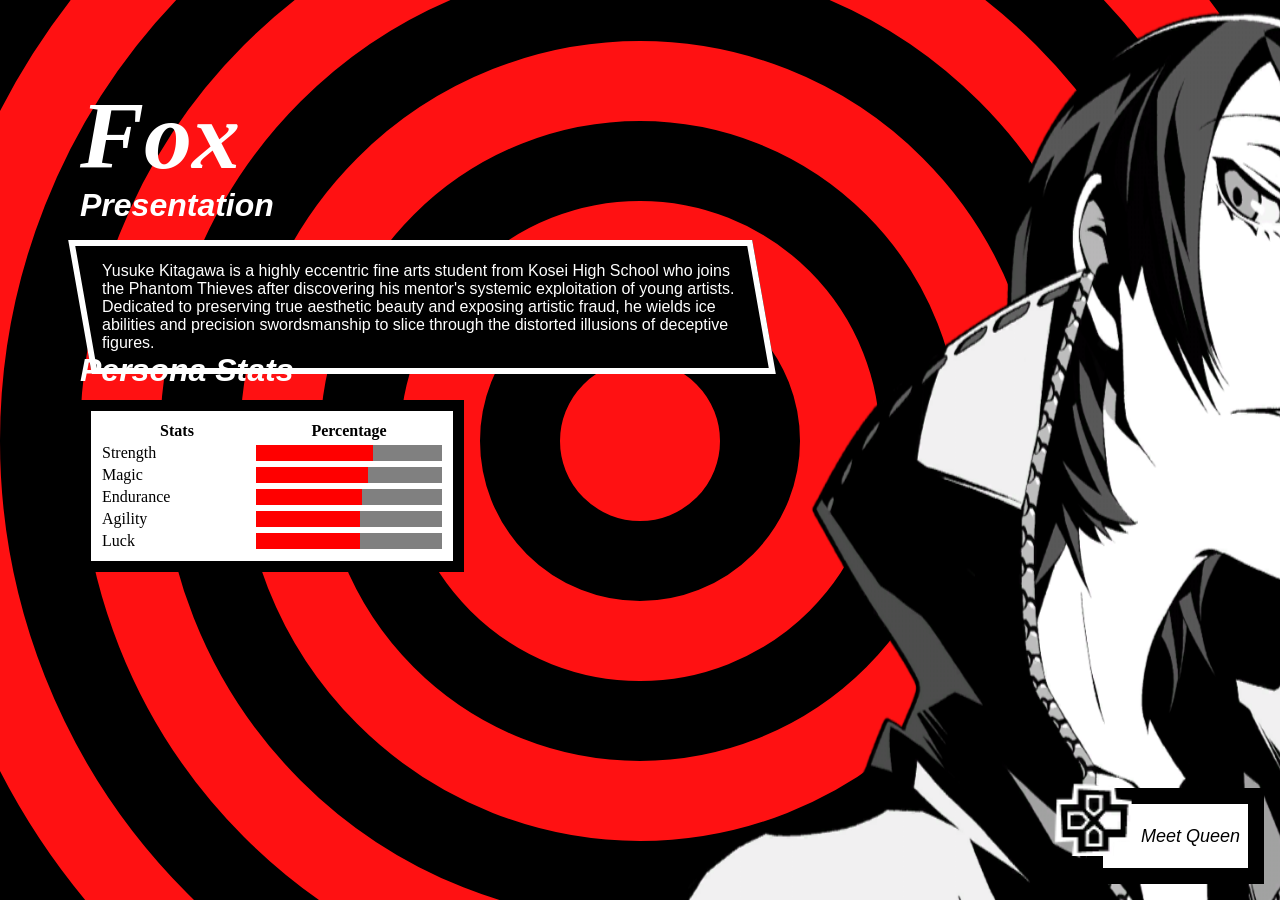
==== pages/fox.html @ a9b7a9b5 "chore; all chars added" ====
<!DOCTYPE html>
<html lang="en">
<head>
    <meta charset="UTF-8">
    <meta name="viewport" content="width=device-width, initial-scale=1.0">
    <link rel="stylesheet" href="../css/style.css">
    <link rel="stylesheet" href="../css/chars-right.css">
    <title>fox</title>
</head>
<body>
    <div class="content">
        <div class="fox">
                <h1>Fox</h1>
                <h2>Presentation</h2>
                <div id="presentation">
                    <p id="presentation-text">
                        Yusuke Kitagawa is a highly eccentric fine arts student from Kosei High School who joins the Phantom Thieves after discovering his mentor's systemic exploitation of young artists. Dedicated to preserving true aesthetic beauty and exposing artistic fraud, he wields ice abilities and precision swordsmanship to slice through the distorted illusions of deceptive figures.                    </p>
                </div>
                    <h3>Persona Stats</h3>
                <table>
                    <tr>
                        <th class="stats">
                            Stats
                        </th>
                        <th>
                            Percentage
                        </th>
                    </tr>
                    <tr>
                        <td class="stats">
                            Strength
                        </td>
                        <td>
                            <div class="progress"><div class="filled" style="width: 63%;"></div></div>
                        </td>
                    </tr>
                    <tr>
                        <td class="stats">
                            Magic
                        </td>
                        <td>
                            <div class="progress"><div class="filled" style="width: 60%;"></div></div>
                        </td>
                    </tr>
                    <tr>
                        <td class="stats">
                            Endurance
                        </td>
                        <td>
                            <div class="progress"><div class="filled" style="width: 57%;"></div></div>
                        </td>
                    </tr>
                    <tr>
                        <td class="stats">
                            Agility
                        </td>
                        <td>
                            <div class="progress"><div class="filled" style="width: 56%;"></div></div>
                        </td>
                    </tr>
                    <tr>
                        <td class="stats">
                            Luck
                        </td>
                        <td>
                            <div class="progress"><div class="filled" style="width: 56%;"></div></div>
                        </td>
                    </tr>
                </table>
                <a href="../pages/queen.html">
                    <div id="pass-button">
                        <div id="white">
                            <img src="../img/hud/botão-direito.png" alt="Icone direito">
                        <p id="meet">Meet Queen</p>    
                        </div>
                    </div>
                </a>
                <img src="./img/chars/fox/image.png" alt="">
        </div>
    </div>
    <img src="../img/chars/fox/fox.png" alt="Skull" id="char">
    <div class="background">
        <div class="circle-pattern">
        <div class="circle-pattern">
            <div class="circle-pattern">
                    <div class="circle-pattern">
                            <div class="circle-pattern">
                                <div class="circle-pattern">
                                    <div class="circle-pattern">
                                    
                                    </div>
                                </div>
                            </div>
                    </div>
            </div>   
        </div>'    
    </div>
    </div>
</body>
</html>
---- css/style.css ----
/* PADRÃO CIRCULAR DO FUNDO */
body {
    margin: 0rem;
    padding: 0rem;
    overflow: hidden;

    display: flex;
    flex-wrap: wrap;
    justify-content: center;
    align-content: center;
}

.background {
    margin: 0rem;
    padding: 0rem;
    overflow: hidden;

    position: absolute;

    width: 100vw;
    height: 100vh;

    background-color: black;

    z-index: 0;
    display:flex;
    flex-wrap: wrap; /* envolve o conteúdo na DIV */
    flex-direction: column;
    justify-content: center;
    align-content: center;
}

.circle-pattern {
    width: fit-content;
    height: fit-content;

    margin: 5rem; /* TAMANHO DA LISTRA PRETA*/

    border: 5rem solid #ff1112; /* TAMANHO DA LISTRA VERMELHA*/
    border-radius: 50%;

    position: relative;
}

@media only screen and (max-width: 600px) {
    .circle-pattern {
    margin: 2.5rem; /* TAMANHO DA LISTRA PRETA*/

    border: 2.5rem solid #ff1112; /* TAMANHO DA LISTRA VERMELHA*/
}
}

/* CONTEÚDO */
.content {
    width: 100vw;
    height: 100vh;

    z-index: 10000;
    position: relative;

    color: black;
    
    display: flex;
    flex-wrap: wrap;
    flex-direction: column;
    justify-content: center;
    align-content: stretch;
}


/* LOGO */
.logo {
    width: 25vw;
    height: auto;
    align-self: center;
}

@media only screen and (max-width: 600px) {
    .logo {
        width: 50vw;
    }
}
@media only screen and (min-width: 600px) and (max-width: 1024px) {
    .logo{
        width: 60vw;
    }
}
/* CAIXAS DE RECORTE DA FONTE*/
div > p {
    margin: 0rem;
    padding: 0rem;
}

.cabecalho {
    display: flex;
    flex-direction: row;
    flex-wrap: wrap;
    justify-content: center;
    align-content: center;
}

.fonte-a,
.fonte-b,
.fonte-c{
    font-family: 'Anton', sans-serif;
    font-weight: 100;
    border: 2px solid white;
    font-size: 3rem;
    padding: 0.1rem 0.6rem;
    width: fit-content;
    height: fit-content;
    margin-top: 0.5rem;
}

.fonte-a{
    border: 4px solid black;
    background-color: red;
    color: white;
}

.fonte-b {
    background-color: black;
    color: red;
}

.fonte-c {
    background-color: black;
    color: white;
}

@media only screen and (max-width: 600px) {
    .fonte-a,
    .fonte-b,
    .fonte-c{
        border: 1px solid white;
        padding: 0.2rem 0.4rem;
        font-size: 1.2rem;
        margin-top: 0.3rem;
    }
    .fonte-a {
        border: 3px solid black;
    }
}

#pass-button{
    position: absolute;

    background-color: black;

    padding: 1rem;

    bottom: 1rem;
    right: 1rem;
}

#white{
    background-color: white;

    display: flex;
    z-index: 1001;
    justify-content: space-evenly;
    align-items: center;
    padding: 0.5rem;

    height: 3rem;
}

#meet{
    color: black;
    font-family: 'Anton', sans-serif;
    font-weight: 200;
    font-style: italic;
    font-size: large;
}

#white img{
    float: left;
    margin-left: -4rem;
    margin-bottom: 2.5rem;
    height: 5rem;
}
---- css/chars-right.css ----
p, h2, h3{
    font-family: 'Anton', sans-serif;
}

h1{
    position: absolute;
    
    display: flex;

    font-size: 6rem;
    font-style: italic;

    top: 1rem;
    left: 5rem;
    
    color: white;
}

h2{
    position: absolute;
    top: 10rem;
    left: 5rem;

    font-size: 2rem;
    font-style: italic;
    color: white;
}

h3{
    position: absolute;
    top: 20rem;
    left: 5rem;

    font-size: 2rem;
    font-style: italic;
    color: white;
}

#char{
    position: absolute;

    z-index: 1000;
    width: 80vw;
    height: 100vh;
    margin-right:-70rem
}

#presentation{
    border: solid 0.4rem white;

    transform: skewX(10deg); 

    color: white;

    padding: 1rem;

    position: absolute;
    top: 15rem;
    left: 5rem;
    background-color: black;
    max-width: 50vw;
}

#presentation-text{
    transform: skewX(-10deg); 
}

table{
    position: absolute;

    padding: 0.5rem;
    width: 30vw;

    top: 25rem;
    left: 5rem;

    background-color: white;
    border: solid 0.7rem black;
}

.stats{
    width: 150px;
    max-width: 150px;
    overflow: hidden;
    text-overflow: ellipsis;
    white-space: nowrap;
}

.progress{
    width: 100%;
    height: 1rem;
    background-color: gray;
    overflow: hidden;
}

.filled{
    height: 1rem;
    background-color: red;
    transition: width 0.3s ease;
}
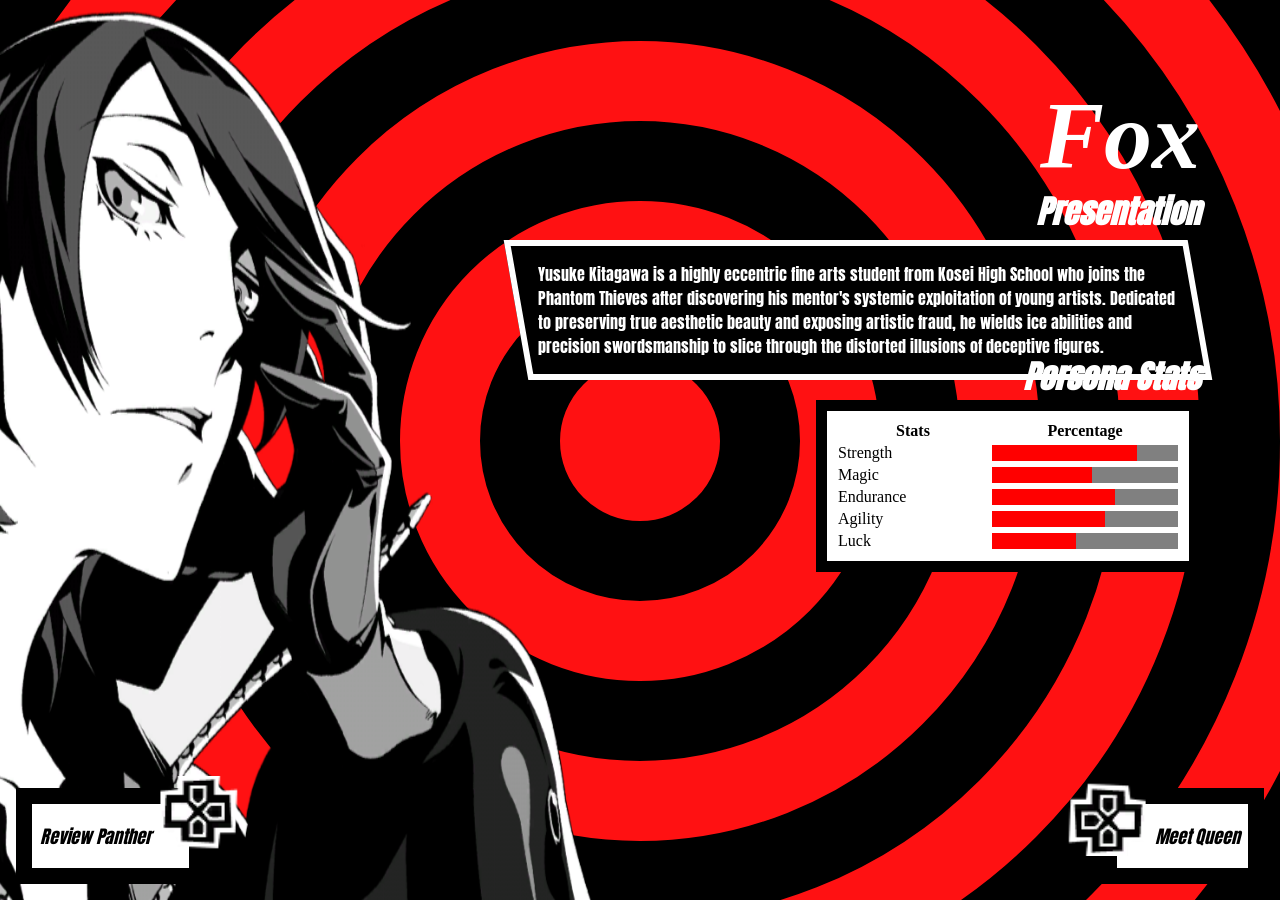
==== commit 83e9bbfc: "chore: content and pagination done, as well as paralelization" ====
--- a/pages/fox.html
+++ b/pages/fox.html
@@ -3,9 +3,13 @@
 <head>
     <meta charset="UTF-8">
     <meta name="viewport" content="width=device-width, initial-scale=1.0">
+    <link rel="preconnect" href="https://fonts.googleapis.com">
+    <link rel="preconnect" href="https://fonts.gstatic.com" crossorigin>
+    <link href="https://fonts.googleapis.com/css2?family=Anton&display=swap" rel="stylesheet">
+    <link rel="icon" type="image/png" href="../img/phantom_thieves_logo.png">
     <link rel="stylesheet" href="../css/style.css">
-    <link rel="stylesheet" href="../css/chars-right.css">
-    <title>fox</title>
+    <link rel="stylesheet" href="../css/chars-left.css">
+    <title>Fox</title>
 </head>
 <body>
     <div class="content">
@@ -31,7 +35,7 @@
                             Strength
                         </td>
                         <td>
-                            <div class="progress"><div class="filled" style="width: 63%;"></div></div>
+                            <div class="progress"><div class="filled" style="width: 78%;"></div></div>
                         </td>
                     </tr>
                     <tr>
@@ -39,7 +43,7 @@
                             Magic
                         </td>
                         <td>
-                            <div class="progress"><div class="filled" style="width: 60%;"></div></div>
+                            <div class="progress"><div class="filled" style="width: 54%;"></div></div>
                         </td>
                     </tr>
                     <tr>
@@ -47,7 +51,7 @@
                             Endurance
                         </td>
                         <td>
-                            <div class="progress"><div class="filled" style="width: 57%;"></div></div>
+                            <div class="progress"><div class="filled" style="width: 66%;"></div></div>
                         </td>
                     </tr>
                     <tr>
@@ -55,7 +59,7 @@
                             Agility
                         </td>
                         <td>
-                            <div class="progress"><div class="filled" style="width: 56%;"></div></div>
+                            <div class="progress"><div class="filled" style="width: 61%;"></div></div>
                         </td>
                     </tr>
                     <tr>
@@ -63,10 +67,18 @@
                             Luck
                         </td>
                         <td>
-                            <div class="progress"><div class="filled" style="width: 56%;"></div></div>
+                            <div class="progress"><div class="filled" style="width: 45%;"></div></div>
                         </td>
                     </tr>
                 </table>
+                <a href="../pages/panther.html">
+                    <div id="review-button">
+                        <div id="white">
+                            <p id="meet">Review Panther</p>
+                            <img src="../img/hud/botão-esquerdo.png" alt="Icone Esquerdo">    
+                        </div>
+                    </div>
+                </a>
                 <a href="../pages/queen.html">
                     <div id="pass-button">
                         <div id="white">
@@ -75,7 +87,6 @@
                         </div>
                     </div>
                 </a>
-                <img src="./img/chars/fox/image.png" alt="">
         </div>
     </div>
     <img src="../img/chars/fox/fox.png" alt="Skull" id="char">
--- a/css/style.css
+++ b/css/style.css
@@ -142,6 +142,17 @@
     }
 }
 
+#review-button{
+    position: absolute;
+
+    background-color: black;
+
+    padding: 1rem;
+
+    bottom: 1rem;
+    left: 1rem;
+}
+
 #pass-button{
     position: absolute;
 
@@ -173,7 +184,14 @@
     font-size: large;
 }
 
-#white img{
+#review-button img{
+    float: right;
+    margin-right: -4rem;
+    margin-bottom: 2.5rem;
+    height: 5rem;
+}
+
+#pass-button img{
     float: left;
     margin-left: -4rem;
     margin-bottom: 2.5rem;
--- a/css/chars-left.css
+++ b/css/chars-left.css
@@ -0,0 +1,100 @@
+p, h2, h3{
+    font-family: 'Anton', sans-serif;
+}
+
+h1{
+    position: absolute;
+    
+    display: flex;
+
+    font-size: 6rem;
+    font-style: italic;
+
+    top: 1rem;
+    right: 5rem;
+    
+    color: white;
+}
+
+h2{
+    position: absolute;
+    top: 10rem;
+    right: 5rem;
+
+    font-size: 2rem;
+    font-style: italic;
+    color: white;
+}
+
+h3{
+    position: absolute;
+    top: 20rem;
+    right: 5rem;
+
+    font-size: 2rem;
+    font-style: italic;
+    color: white;
+}
+
+#char{
+    position: absolute;
+
+    z-index: 1000;
+    width: 80vw;
+    height: 100vh;
+    margin-left:-70rem;
+}
+
+#presentation{
+    border: solid 0.4rem white;
+
+    transform: skewX(10deg); 
+
+    color: white;
+
+    padding: 1rem;
+
+    position: absolute;
+    top: 15rem;
+    right: 5rem;
+    background-color: black;
+    max-width: 50vw;
+}
+
+#presentation-text{
+    transform: skewX(-10deg); 
+}
+
+table{
+    position: absolute;
+
+    padding: 0.5rem;
+    width: 30vw;
+
+    top: 25rem;
+    right: 5rem;
+
+    background-color: white;
+    border: solid 0.7rem black;
+}
+
+.stats{
+    width: 150px;
+    max-width: 150px;
+    overflow: hidden;
+    text-overflow: ellipsis;
+    white-space: nowrap;
+}
+
+.progress{
+    width: 100%;
+    height: 1rem;
+    background-color: gray;
+    overflow: hidden;
+}
+
+.filled{
+    height: 1rem;
+    background-color: red;
+    transition: width 0.3s ease;
+}
